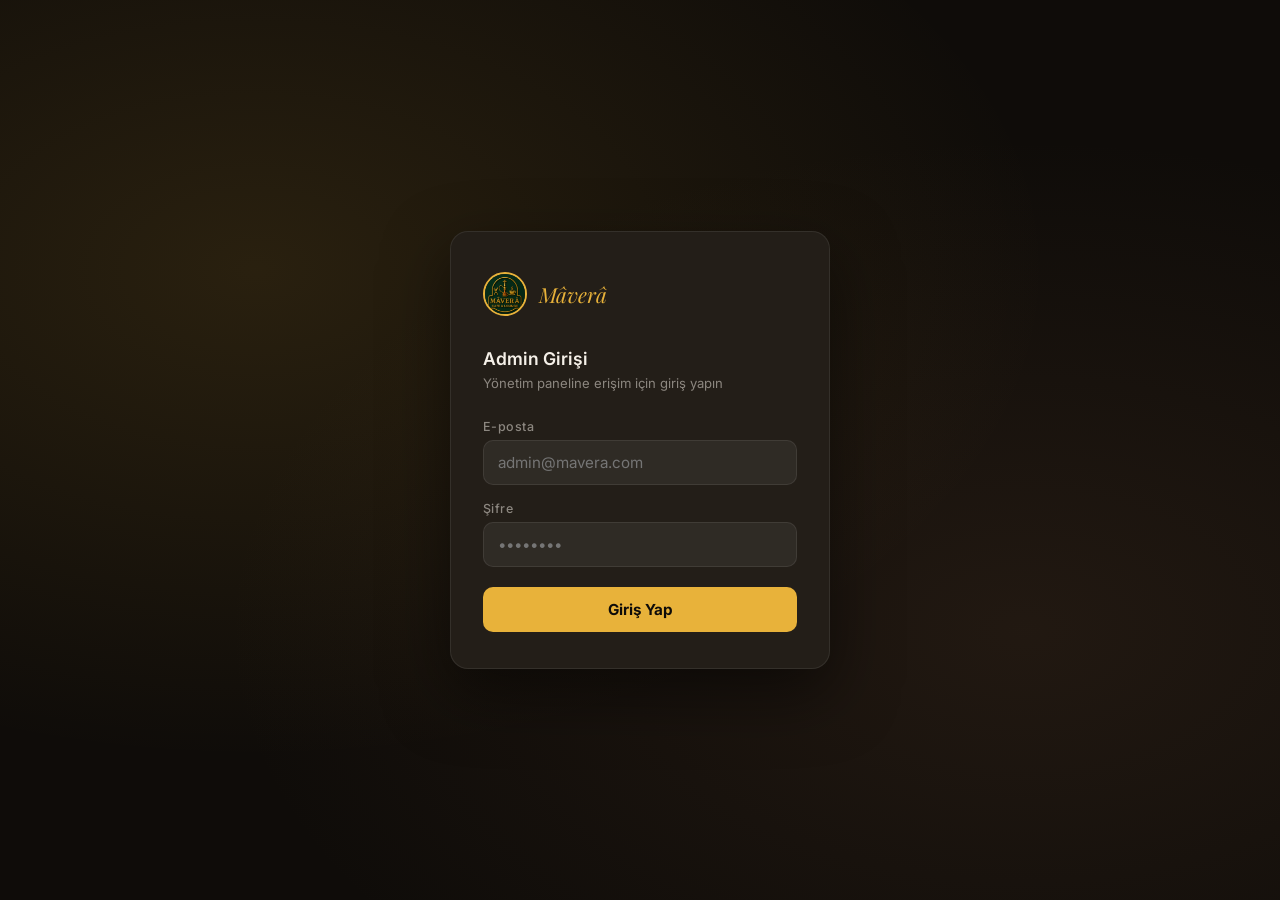
==== admin.html @ 2a20e77f "Mavera Cafe" ====
<!DOCTYPE html>
<html lang="tr">

<head>
    <meta charset="UTF-8" />
    <meta name="viewport" content="width=device-width, initial-scale=1.0" />
    <title>Admin Panel · Mâverâ Cafe</title>
    <link rel="icon" type="image/png" href="images/logo.png" />
    <link rel="preconnect" href="https://fonts.googleapis.com" />
    <link rel="preconnect" href="https://fonts.gstatic.com" crossorigin />
    <link
        href="https://fonts.googleapis.com/css2?family=Inter:wght@300;400;500;600;700&family=Playfair+Display:ital,wght@0,600;1,400&display=swap"
        rel="stylesheet" />
    <style>
        *,
        *::before,
        *::after {
            box-sizing: border-box;
            margin: 0;
            padding: 0;
        }

        :root {
            --black: #0f0c09;
            --dark: #1a1612;
            --card: #231e18;
            --border: rgba(255, 255, 255, 0.08);
            --gold: #e8b23a;
            --gold2: #c8941a;
            --white: #f5f0e8;
            --muted: rgba(245, 240, 232, 0.5);
            --danger: #e05252;
            --success: #4caf7d;
            --r: 10px;
            --sans: 'Inter', sans-serif;
            --serif: 'Playfair Display', serif;
            --tr: 180ms ease;
        }

        body {
            font-family: var(--sans);
            background: var(--black);
            color: var(--white);
            min-height: 100vh;
        }

        button {
            cursor: pointer;
            font-family: var(--sans);
            border: none;
            background: none;
        }

        input,
        select,
        textarea {
            font-family: var(--sans);
        }

        a {
            color: inherit;
            text-decoration: none;
        }

        /* ========== LOGIN ========== */
        #loginPage {
            min-height: 100vh;
            display: flex;
            align-items: center;
            justify-content: center;
            padding: 20px;
            background:
                radial-gradient(ellipse at 20% 30%, rgba(232, 178, 58, 0.12) 0%, transparent 55%),
                radial-gradient(ellipse at 80% 70%, rgba(107, 74, 50, 0.2) 0%, transparent 55%),
                var(--black);
        }

        .login-card {
            width: 100%;
            max-width: 380px;
            background: var(--card);
            border: 1px solid var(--border);
            border-radius: 18px;
            padding: 40px 32px 36px;
            box-shadow: 0 24px 64px rgba(0, 0, 0, 0.5);
        }

        .login-logo {
            display: flex;
            align-items: center;
            gap: 12px;
            margin-bottom: 32px;
        }

        .login-logo img {
            width: 44px;
            height: 44px;
            border-radius: 50%;
            border: 2px solid var(--gold);
        }

        .login-logo-name {
            font-family: var(--serif);
            font-size: 1.3rem;
            font-style: italic;
            color: var(--gold);
        }

        .login-title {
            font-size: 1.1rem;
            font-weight: 600;
            margin-bottom: 6px;
        }

        .login-sub {
            font-size: 0.82rem;
            color: var(--muted);
            margin-bottom: 28px;
        }

        .field {
            margin-bottom: 16px;
        }

        .field label {
            display: block;
            font-size: 0.78rem;
            font-weight: 500;
            color: var(--muted);
            margin-bottom: 6px;
            letter-spacing: 0.04em;
        }

        .field input {
            width: 100%;
            background: rgba(255, 255, 255, 0.06);
            border: 1px solid var(--border);
            border-radius: var(--r);
            padding: 12px 14px;
            color: var(--white);
            font-size: 0.95rem;
            outline: none;
            transition: border-color var(--tr);
        }

        .field input:focus {
            border-color: var(--gold);
        }

        .btn-primary {
            width: 100%;
            padding: 13px;
            background: var(--gold);
            color: var(--black);
            border-radius: var(--r);
            font-weight: 700;
            font-size: 0.95rem;
            transition: background var(--tr), opacity var(--tr);
            margin-top: 4px;
        }

        .btn-primary:hover {
            background: var(--gold2);
        }

        .btn-primary:disabled {
            opacity: 0.5;
            cursor: not-allowed;
        }

        .login-error {
            margin-top: 14px;
            padding: 10px 14px;
            background: rgba(224, 82, 82, 0.15);
            border: 1px solid rgba(224, 82, 82, 0.3);
            border-radius: 8px;
            font-size: 0.83rem;
            color: #ff8a8a;
            text-align: center;
            display: none;
        }

        /* ========== DASHBOARD ========== */
        #dashboard {
            display: flex;
            min-height: 100vh;
        }

        /* App Shell */
        .top-bar {
            position: fixed;
            top: 0;
            left: 0;
            right: 0;
            height: 60px;
            background: rgba(26, 22, 18, 0.9);
            backdrop-filter: blur(10px);
            border-bottom: 1px solid var(--border);
            display: flex;
            align-items: center;
            padding: 0 20px;
            z-index: 20;
        }

        .top-bar-logo {
            display: flex;
            align-items: center;
            gap: 10px;
        }

        .top-bar-logo img {
            width: 32px;
            height: 32px;
            border-radius: 50%;
            border: 2px solid var(--gold);
        }

        .top-bar-title {
            font-family: var(--serif);
            font-size: 1.1rem;
            font-style: italic;
            color: var(--gold);
        }

        .bottom-nav {
            position: fixed;
            bottom: 0;
            left: 0;
            right: 0;
            height: 64px;
            background: var(--dark);
            border-top: 1px solid var(--border);
            display: flex;
            align-items: center;
            justify-content: space-around;
            padding-bottom: env(safe-area-inset-bottom);
            z-index: 20;
        }

        .nav-item {
            display: flex;
            flex-direction: column;
            align-items: center;
            justify-content: center;
            gap: 4px;
            color: var(--muted);
            font-size: 0.7rem;
            font-weight: 500;
            width: 100%;
            height: 100%;
            transition: color var(--tr);
        }

        .nav-item svg {
            width: 22px;
            height: 22px;
            stroke: currentColor;
        }

        .nav-item.active {
            color: var(--gold);
        }

        .btn-logout-nav {
            color: var(--danger);
            opacity: 0.8;
        }

        /* Main area */
        .main {
            padding: 80px 20px 180px;
            max-width: 600px;
            margin: 0 auto;
        }

        .page-title-wrap {
            display: flex;
            align-items: center;
            justify-content: space-between;
            margin-bottom: 24px;
        }

        .page-title {
            font-family: var(--serif);
            font-size: 1.6rem;
            font-style: italic;
            color: var(--gold);
            margin-bottom: 4px;
        }

        .page-sub {
            font-size: 0.82rem;
            color: var(--muted);
        }

        .fab-btn {
            position: fixed;
            bottom: 84px;
            right: 20px;
            width: 56px;
            height: 56px;
            background: var(--gold);
            color: var(--black);
            border-radius: 50%;
            display: flex;
            align-items: center;
            justify-content: center;
            box-shadow: 0 8px 24px rgba(232, 178, 58, 0.4);
            z-index: 10;
            transition: transform var(--tr);
        }

        .fab-btn:active {
            transform: scale(0.95);
        }

        .fab-btn svg {
            width: 24px;
            height: 24px;
            stroke: currentColor;
        }

        /* Section panel */
        .panel {
            background: var(--card);
            border: 1px solid var(--border);
            border-radius: 14px;
            padding: 24px;
            margin-bottom: 20px;
        }

        .panel-title {
            font-size: 0.75rem;
            font-weight: 700;
            letter-spacing: 0.1em;
            text-transform: uppercase;
            color: var(--gold);
            margin-bottom: 16px;
        }

        /* ========== CAMPAIGN ========== */
        .campaign-status-bar {
            display: flex;
            align-items: center;
            gap: 8px;
            margin-bottom: 14px;
        }

        .status-dot {
            width: 9px;
            height: 9px;
            border-radius: 50%;
            flex-shrink: 0;
        }

        .status-dot.active {
            background: var(--success);
            box-shadow: 0 0 6px rgba(76, 175, 125, 0.6);
        }

        .status-dot.inactive {
            background: var(--muted);
        }

        .status-label {
            font-size: 0.82rem;
            color: var(--muted);
        }

        .campaign-upload-zone {
            display: block;
            position: relative;
            width: 100%;
            aspect-ratio: 4/3;
            border-radius: 16px;
            overflow: hidden;
            cursor: pointer;
            border: 2px dashed rgba(232, 178, 58, 0.25);
            background: rgba(255, 255, 255, 0.025);
            transition: border-color var(--tr), background var(--tr);
            margin-bottom: 14px;
        }

        .campaign-upload-zone:hover {
            border-color: rgba(232, 178, 58, 0.5);
            background: rgba(232, 178, 58, 0.03);
        }

        .campaign-zone-empty {
            position: absolute;
            inset: 0;
            display: flex;
            flex-direction: column;
            align-items: center;
            justify-content: center;
            gap: 8px;
        }

        .zone-icon {
            width: 64px;
            height: 64px;
            border-radius: 16px;
            background: rgba(232, 178, 58, 0.08);
            border: 1px solid rgba(232, 178, 58, 0.15);
            display: flex;
            align-items: center;
            justify-content: center;
            margin-bottom: 4px;
        }

        .zone-icon svg {
            width: 28px;
            height: 28px;
            stroke: var(--gold);
        }

        .zone-title {
            font-weight: 700;
            font-size: 1rem;
            color: var(--white);
        }

        .zone-hint {
            font-size: 0.78rem;
            color: var(--muted);
        }

        .campaign-upload-zone img {
            position: absolute;
            inset: 0;
            width: 100%;
            height: 100%;
            object-fit: cover;
        }

        .campaign-zone-overlay {
            position: absolute;
            inset: 0;
            background: rgba(0, 0, 0, 0.5);
            backdrop-filter: blur(2px);
            display: flex;
            flex-direction: column;
            align-items: center;
            justify-content: center;
            gap: 8px;
            opacity: 0;
            transition: opacity var(--tr);
        }

        .campaign-upload-zone:hover .campaign-zone-overlay {
            opacity: 1 !important;
        }

        .campaign-zone-overlay svg {
            width: 28px;
            height: 28px;
            stroke: #fff;
        }

        .campaign-zone-overlay span {
            color: #fff;
            font-weight: 600;
            font-size: 0.9rem;
        }

        .btn-delete {
            padding: 10px 18px;
            background: rgba(224, 82, 82, 0.15);
            color: var(--danger);
            border: 1px solid rgba(224, 82, 82, 0.25);
            border-radius: 8px;
            font-weight: 600;
            font-size: 0.85rem;
            transition: background var(--tr);
        }

        .btn-delete:hover {
            background: rgba(224, 82, 82, 0.25);
        }

        .campaign-btns {
            margin-bottom: 16px;
        }

        .campaign-btn-remove {
            width: 100%;
            padding: 13px;
            border-radius: 12px;
            background: rgba(224, 82, 82, 0.1);
            border: 1px solid rgba(224, 82, 82, 0.2);
            color: var(--danger);
            font-weight: 600;
            font-size: 0.88rem;
            display: flex;
            align-items: center;
            justify-content: center;
            gap: 8px;
            transition: background var(--tr);
        }

        .campaign-btn-remove svg {
            width: 17px;
            height: 17px;
            stroke: currentColor;
        }

        .campaign-btn-remove:hover:not(:disabled) {
            background: rgba(224, 82, 82, 0.2);
        }

        .campaign-btn-remove:disabled {
            opacity: 0.35;
            cursor: not-allowed;
        }

        .campaign-info-note {
            display: flex;
            align-items: flex-start;
            gap: 8px;
            background: rgba(232, 178, 58, 0.06);
            border: 1px solid rgba(232, 178, 58, 0.12);
            border-radius: 10px;
            padding: 12px 14px;
            font-size: 0.78rem;
            color: var(--muted);
            line-height: 1.5;
        }

        .campaign-info-note svg {
            width: 16px;
            height: 16px;
            stroke: var(--gold);
            flex-shrink: 0;
            margin-top: 1px;
        }

        .campaign-info-note strong {
            color: var(--white);
        }


        /* ========== PRODUCTS ========== */
        .products-toolbar {
            display: flex;
            gap: 10px;
            margin-bottom: 20px;
        }

        .search-wrapper {
            position: relative;
            flex: 1;
            min-width: 120px;
        }

        .search-wrapper svg {
            position: absolute;
            left: 12px;
            top: 50%;
            transform: translateY(-50%);
            width: 16px;
            height: 16px;
            stroke: var(--muted);
            pointer-events: none;
        }

        .search-input {
            width: 100%;
            box-sizing: border-box;
            background: rgba(255, 255, 255, 0.05);
            border: 1px solid var(--border);
            border-radius: 8px;
            padding: 8px 12px 8px 36px;
            color: var(--white);
            font-size: 0.82rem;
            outline: none;
            transition: border-color var(--tr), background var(--tr);
        }

        .search-input:focus {
            border-color: var(--gold);
            background: rgba(232, 178, 58, 0.04);
        }

        .search-input::placeholder {
            color: var(--muted);
        }

        .cat-filter {
            background: rgba(255, 255, 255, 0.05);
            border: 1px solid var(--border);
            border-radius: 8px;
            padding: 8px 10px;
            color: var(--muted);
            font-size: 0.78rem;
            font-weight: 500;
            outline: none;
            cursor: pointer;
            appearance: none;
            -webkit-appearance: none;
            background-image: url("data:image/svg+xml,%3Csvg xmlns='http://www.w3.org/2000/svg' width='12' height='12' viewBox='0 0 24 24' fill='none' stroke='%23aaa' stroke-width='2.5' stroke-linecap='round' stroke-linejoin='round'%3E%3Cpolyline points='6 9 12 15 18 9'/%3E%3C/svg%3E");
            background-repeat: no-repeat;
            background-position: right 8px center;
            padding-right: 26px;
            transition: border-color var(--tr);
            max-width: 160px;
        }

        .cat-filter:focus {
            border-color: var(--gold);
        }

        .cat-filter option {
            background: #1a1612;
            color: #f5f0e8;
        }

        .btn-add-product {
            padding: 9px 18px;
            background: var(--gold);
            color: var(--black);
            border-radius: 8px;
            font-weight: 700;
            font-size: 0.85rem;
            white-space: nowrap;
            transition: background var(--tr);
        }

        .btn-add-product:hover {
            background: #f0c54c;
        }

        .btn-manage-categories {
            padding: 9px 14px;
            background: rgba(255, 255, 255, 0.05);
            color: var(--white);
            border: 1px solid var(--border);
            border-radius: 8px;
            font-weight: 600;
            font-size: 0.85rem;
            transition: all var(--tr);
        }

        .btn-manage-categories:hover {
            background: rgba(255, 255, 255, 0.1);
            border-color: rgba(255, 255, 255, 0.2);
        }

        /* Product List */
        .product-list {
            display: flex;
            flex-direction: column;
            gap: 20px;
        }

        /* Category Group */
        .category-group {
            display: flex;
            flex-direction: column;
            gap: 10px;
        }

        .category-group-header {
            display: flex;
            align-items: center;
            justify-content: space-between;
            padding: 8px 4px 6px;
            border-bottom: 1px solid var(--border);
        }

        .category-group-name {
            font-size: 0.78rem;
            font-weight: 700;
            letter-spacing: 0.1em;
            text-transform: uppercase;
            color: var(--gold);
        }

        .category-group-count {
            font-size: 0.72rem;
            color: var(--muted);
            background: rgba(232, 178, 58, 0.10);
            padding: 2px 8px;
            border-radius: 999px;
        }

        .product-card {
            display: flex;
            gap: 12px;
            align-items: stretch;
            background: var(--card);
            border: 1px solid var(--border);
            border-radius: 14px;
            padding: 12px;
            margin-bottom: 12px;
            overflow: hidden;
            position: relative;
            transition: transform var(--tr), box-shadow var(--tr);
        }

        .product-card:active {
            transform: scale(0.98);
        }

        .product-card-img {
            width: 56px;
            height: 56px;
            flex-shrink: 0;
            border-radius: 8px;
            overflow: hidden;
            background: rgba(255, 255, 255, 0.05);
            display: flex;
            align-items: center;
            justify-content: center;
            border: 1px dashed var(--border);
        }

        .product-card-img img {
            width: 100%;
            height: 100%;
            object-fit: cover;
        }

        .product-card-img svg {
            width: 20px;
            height: 20px;
            stroke: var(--muted);
        }

        .product-card-info {
            flex: 1;
            min-width: 0;
        }

        .product-card-title {
            font-weight: 600;
            font-size: 0.95rem;
            white-space: nowrap;
            overflow: hidden;
            text-overflow: ellipsis;
            margin-bottom: 2px;
        }

        .product-card-desc {
            font-size: 0.73rem;
            color: var(--muted);
            white-space: nowrap;
            overflow: hidden;
            text-overflow: ellipsis;
            margin-bottom: 4px;
        }

        .product-card-price {
            font-weight: 700;
            color: var(--gold);
            font-size: 0.9rem;
        }

        .product-card-actions {
            display: flex;
            flex-direction: column;
            gap: 6px;
        }

        /* Scrollable product list wrap */
        #tableWrap {
            max-height: 60vh;
            overflow-y: auto;
            overflow-x: hidden;
            padding-right: 2px;
            /* Custom scrollbar */
            scrollbar-width: thin;
            scrollbar-color: rgba(232, 178, 58, 0.3) transparent;
        }

        #tableWrap::-webkit-scrollbar {
            width: 4px;
        }

        #tableWrap::-webkit-scrollbar-track {
            background: transparent;
        }

        #tableWrap::-webkit-scrollbar-thumb {
            background: rgba(232, 178, 58, 0.3);
            border-radius: 4px;
        }

        .btn-icon {
            width: 34px;
            height: 34px;
            border-radius: 8px;
            background: rgba(255, 255, 255, 0.05);
            display: flex;
            align-items: center;
            justify-content: center;
            transition: background var(--tr);
        }

        .btn-icon svg {
            width: 16px;
            height: 16px;
            stroke: currentColor;
        }

        .btn-edit {
            color: var(--white);
        }

        .btn-del {
            color: var(--danger);
        }

        .table-loading {
            text-align: center;
            padding: 40px 20px;
            color: var(--muted);
            font-size: 0.88rem;
        }

        /* ========== BOTTOM SHEET MODAL ========== */
        .modal-backdrop {
            position: fixed;
            inset: 0;
            background: rgba(0, 0, 0, 0.8);
            backdrop-filter: blur(4px);
            z-index: 100;
            display: flex;
            align-items: flex-end;
            justify-content: center;
            opacity: 0;
            pointer-events: none;
            transition: opacity 250ms ease;
        }

        .modal-backdrop.open {
            opacity: 1;
            pointer-events: auto;
        }

        .modal {
            background: var(--card);
            border-top: 1px solid var(--border);
            border-radius: 20px 20px 0 0;
            width: 100%;
            max-width: 600px;
            max-height: 85vh;
            overflow-y: auto;
            padding: 24px 20px 40px;
            transform: translateY(100%);
            transition: transform 300ms cubic-bezier(0.2, 0.8, 0.2, 1);
            position: relative;
        }

        .modal::before {
            content: '';
            position: absolute;
            top: 10px;
            left: 50%;
            transform: translateX(-50%);
            width: 40px;
            height: 5px;
            background: rgba(255, 255, 255, 0.15);
            border-radius: 10px;
        }

        .modal-backdrop.open .modal {
            transform: translateY(0);
        }

        .modal-header {
            display: flex;
            align-items: center;
            justify-content: space-between;
            margin-bottom: 24px;
            margin-top: 10px;
        }

        .modal-title {
            font-size: 1rem;
            font-weight: 700;
        }

        .modal-close {
            width: 32px;
            height: 32px;
            border-radius: 50%;
            background: rgba(255, 255, 255, 0.06);
            display: flex;
            align-items: center;
            justify-content: center;
            color: var(--muted);
            transition: background var(--tr), color var(--tr);
        }

        .modal-close:hover {
            background: rgba(255, 255, 255, 0.12);
            color: var(--white);
        }

        .modal-close svg {
            width: 16px;
            height: 16px;
            stroke: currentColor;
        }

        .modal .field input,
        .modal .field select,
        .modal .field textarea {
            width: 100%;
            background: rgba(255, 255, 255, 0.06);
            border: 1px solid var(--border);
            border-radius: var(--r);
            padding: 11px 14px;
            color: var(--white);
            font-size: 0.9rem;
            outline: none;
            transition: border-color var(--tr);
        }

        .modal .field select option {
            background: var(--dark);
        }

        .modal .field input:focus,
        .modal .field select:focus,
        .modal .field textarea:focus {
            border-color: var(--gold);
        }

        .modal .field textarea {
            resize: vertical;
            min-height: 70px;
        }

        /* Image upload area in modal */
        .img-upload-area {
            display: block;
            position: relative;
            width: 100%;
            height: 140px;
            border-radius: 12px;
            overflow: hidden;
            cursor: pointer;
            border: 2px dashed rgba(232, 178, 58, 0.25);
            background: rgba(255, 255, 255, 0.025);
            transition: border-color var(--tr), background var(--tr);
            margin-top: 8px;
        }

        .img-upload-area:hover {
            border-color: rgba(232, 178, 58, 0.5);
            background: rgba(232, 178, 58, 0.03);
        }

        .img-upload-empty {
            position: absolute;
            inset: 0;
            display: flex;
            flex-direction: column;
            align-items: center;
            justify-content: center;
            gap: 8px;
        }

        .img-upload-empty svg {
            width: 32px;
            height: 32px;
            stroke: var(--gold);
            opacity: 0.8;
        }

        .img-upload-empty p {
            font-size: 0.82rem;
            color: var(--muted);
            margin: 0;
        }

        .img-upload-area img {
            position: absolute;
            inset: 0;
            width: 100%;
            height: 100%;
            object-fit: cover;
        }

        .img-upload-overlay {
            position: absolute;
            inset: 0;
            background: rgba(0, 0, 0, 0.5);
            backdrop-filter: blur(2px);
            display: flex;
            flex-direction: column;
            align-items: center;
            justify-content: center;
            opacity: 0;
            transition: opacity var(--tr);
        }

        .img-upload-area:hover .img-upload-overlay,
        .img-upload-overlay:active {
            opacity: 1 !important;
        }

        .btn-remove-img {
            background: rgba(224, 82, 82, 0.2);
            border: 1px solid rgba(224, 82, 82, 0.3);
            color: var(--white);
            padding: 8px 14px;
            border-radius: 8px;
            font-size: 0.85rem;
            font-weight: 600;
            display: flex;
            align-items: center;
            gap: 6px;
            cursor: pointer;
            pointer-events: auto;
        }

        .btn-remove-img svg {
            width: 16px;
            height: 16px;
            stroke: currentColor;
        }

        .modal-footer {
            display: flex;
            justify-content: flex-end;
            gap: 10px;
            margin-top: 22px;
        }

        .btn-cancel {
            padding: 10px 18px;
            background: rgba(255, 255, 255, 0.06);
            border: 1px solid var(--border);
            border-radius: 8px;
            font-size: 0.88rem;
            font-weight: 500;
            color: var(--white);
            transition: background var(--tr);
        }

        .btn-cancel:hover {
            background: rgba(255, 255, 255, 0.1);
        }

        .btn-save {
            padding: 10px 22px;
            background: var(--gold);
            color: var(--black);
            border-radius: 8px;
            font-weight: 700;
            font-size: 0.88rem;
            transition: background var(--tr), opacity var(--tr);
        }

        .btn-save:hover {
            background: var(--gold2);
        }

        .btn-save:disabled {
            opacity: 0.5;
            cursor: not-allowed;
        }

        /* Toast */
        .toast {
            position: fixed;
            bottom: 24px;
            right: 24px;
            padding: 12px 20px;
            border-radius: 10px;
            font-size: 0.88rem;
            font-weight: 500;
            z-index: 999;
            transform: translateY(80px);
            opacity: 0;
            transition: transform 250ms ease, opacity 250ms ease;
            pointer-events: none;
        }

        .toast.show {
            transform: translateY(0);
            opacity: 1;
        }

        .toast.success {
            background: var(--success);
            color: #fff;
        }

        .toast.error {
            background: var(--danger);
            color: #fff;
        }

        /* Confirm dialog */
        .confirm-box {
            position: fixed;
            inset: 0;
            background: rgba(0, 0, 0, 0.7);
            z-index: 200;
            display: flex;
            align-items: center;
            justify-content: center;
            padding: 20px;
            display: none;
        }

        .confirm-card {
            background: var(--card);
            border: 1px solid var(--border);
            border-radius: 18px;
            padding: 28px;
            max-width: 340px;
            width: 100%;
            text-align: center;
            box-shadow: 0 10px 40px rgba(0, 0, 0, 0.5);
        }

        .confirm-icon {
            width: 48px;
            height: 48px;
            background: rgba(224, 82, 82, 0.1);
            border-radius: 50%;
            display: flex;
            align-items: center;
            justify-content: center;
            margin: 0 auto 16px;
        }

        .confirm-icon svg {
            width: 24px;
            height: 24px;
            stroke: var(--danger);
        }

        .confirm-card h3 {
            font-size: 1.05rem;
            margin-bottom: 8px;
            color: var(--white);
        }

        .confirm-card p {
            font-size: 0.85rem;
            color: var(--muted);
            margin-bottom: 22px;
        }

        .confirm-btns {
            display: flex;
            gap: 10px;
            justify-content: center;
        }

        /* Spinner */
        .spinner {
            width: 18px;
            height: 18px;
            border: 2px solid rgba(255, 255, 255, 0.3);
            border-top: 2px solid white;
            border-radius: 50%;
            animation: spin 0.8s linear infinite;
        }

        @keyframes spin {
            100% {
                transform: rotate(360deg);
            }
        }

        /* Category Manage Styles */
        .category-manage-list {
            display: flex;
            flex-direction: column;
            gap: 10px;
            max-height: 60vh;
            overflow-y: auto;
            padding-top: 10px;
        }

        .cat-manage-item {
            display: flex;
            flex-direction: row;
            align-items: center;
            justify-content: space-between;
            padding: 12px 16px;
            background: rgba(255, 255, 255, 0.03);
            border: 1px solid var(--border);
            border-radius: 12px;
        }

        .cat-name-bar {
            flex: 1;
            display: flex;
            align-items: center;
        }

        .cat-name-bar input {
            width: 100%;
            background: transparent;
            border: none;
            color: var(--white);
            font-size: 0.95rem;
            font-weight: 500;
            outline: none;
            padding: 4px 0;
            transition: border-bottom 0.2s;
        }

        .cat-name-bar input.editing {
            border-bottom: 2px solid var(--gold);
        }

        .cat-action-group {
            display: flex;
            gap: 8px;
            margin-left: 12px;
        }

        .cat-icon-btn {
            background: rgba(255, 255, 255, 0.05);
            border: none;
            width: 38px;
            height: 38px;
            border-radius: 10px;
            display: flex;
            align-items: center;
            justify-content: center;
            cursor: pointer;
            transition: all 0.2s;
        }

        .cat-icon-btn:hover {
            background: rgba(255, 255, 255, 0.1);
        }

        .cat-icon-btn svg {
            width: 18px;
            height: 18px;
            stroke: var(--muted);
        }

        .cat-icon-btn.save-btn {
            background: rgba(34, 197, 94, 0.15);
        }

        .cat-icon-btn.save-btn svg {
            stroke: #4ade80;
        }

        .cat-icon-btn.del-btn {
            background: rgba(239, 68, 68, 0.08);
        }

        .cat-icon-btn.del-btn svg {
            stroke: rgba(239, 68, 68, 0.8);
        }

        .cat-icon-btn.del-btn:hover {
            background: rgba(239, 68, 68, 0.2);
        }

        .cat-icon-btn.del-btn:hover svg {
            stroke: #ef4444;
        }

        /* Media Queries (Mobile) */
    </style>
</head>

<body>

    <!-- ========== LOGIN ========== -->
    <div id="loginPage">
        <div class="login-card">
            <div class="login-logo">
                <img src="images/logo.png" alt="Mâverâ" />
                <span class="login-logo-name">Mâverâ</span>
            </div>
            <div class="login-title">Admin Girişi</div>
            <p class="login-sub">Yönetim paneline erişim için giriş yapın</p>
            <form id="loginForm">
                <div class="field">
                    <label>E-posta</label>
                    <input type="email" id="loginEmail" placeholder="admin@mavera.com" required />
                </div>
                <div class="field">
                    <label>Şifre</label>
                    <input type="password" id="loginPassword" placeholder="••••••••" required />
                </div>
                <button class="btn-primary" type="submit" id="loginBtn">Giriş Yap</button>
                <div class="login-error" id="loginError"></div>
            </form>
        </div>
    </div>

    <!-- ========== DASHBOARD APP SHELL ========== -->
    <div id="dashboard" style="display:none;">

        <!-- Top Bar -->
        <header class="top-bar">
            <div class="top-bar-logo">
                <img src="images/logo.png" alt="Mâverâ" />
                <span class="top-bar-title">Mâverâ Panel</span>
            </div>
        </header>

        <!-- Bottom Nav -->
        <nav class="bottom-nav">
            <button class="nav-item active" id="navProducts" onclick="showSection('products')">
                <svg viewBox="0 0 24 24" fill="none" stroke-width="2" stroke-linecap="round" stroke-linejoin="round">
                    <path d="M6 2 3 6v14a2 2 0 0 0 2 2h14a2 2 0 0 0 2-2V6l-3-4z" />
                    <line x1="3" y1="6" x2="21" y2="6" />
                    <path d="M16 10a4 4 0 0 1-8 0" />
                </svg>
                Ürünler
            </button>
            <button class="nav-item" id="navCampaign" onclick="showSection('campaign')">
                <svg viewBox="0 0 24 24" fill="none" stroke-width="2" stroke-linecap="round" stroke-linejoin="round">
                    <rect x="3" y="3" width="18" height="18" rx="2" />
                    <path d="M3 9h18M9 21V9" />
                </svg>
                Kampanya
            </button>
            <button class="nav-item btn-logout-nav" onclick="logout()">
                <svg viewBox="0 0 24 24" fill="none" stroke-width="2" stroke-linecap="round" stroke-linejoin="round">
                    <path d="M9 21H5a2 2 0 0 1-2-2V5a2 2 0 0 1 2-2h4" />
                    <polyline points="16 17 21 12 16 7" />
                    <line x1="21" y1="12" x2="9" y2="12" />
                </svg>
                Çıkış
            </button>
        </nav>

        <!-- Main -->
        <main class="main">

            <!-- === CAMPAIGN SECTION === -->
            <section id="sectionCampaign">
                <div class="page-title">Kampanya</div>
                <p class="page-sub">Müşteriler menüyü açtığında gösterilecek görsel</p>

                <!-- Status Badge -->
                <div class="campaign-status-bar" id="campaignStatusBar">
                    <div class="status-dot inactive" id="statusDot"></div>
                    <span class="status-label" id="statusLabel">Aktif kampanya yok</span>
                </div>

                <!-- Big Image Preview / Upload Zone -->
                <label class="campaign-upload-zone" id="campaignUploadZone" for="campaignFileInput">
                    <!-- Empty state -->
                    <div class="campaign-zone-empty" id="campaignEmpty">
                        <div class="zone-icon">
                            <svg viewBox="0 0 24 24" fill="none" stroke-width="1.5" stroke-linecap="round"
                                stroke-linejoin="round">
                                <rect x="3" y="3" width="18" height="18" rx="3" />
                                <path d="M12 8v8M8 12h8" />
                            </svg>
                        </div>
                        <div class="zone-title">Görsel Yükle</div>
                        <div class="zone-hint">Fotoğrafa dokunarak seç</div>
                    </div>
                    <!-- Image preview (hidden by default) -->
                    <img id="campaignImg" src="" alt="Kampanya" style="display:none;" />
                    <!-- Overlay on hover when image is there -->
                    <div class="campaign-zone-overlay" id="campaignOverlay" style="display:none;">
                        <svg viewBox="0 0 24 24" fill="none" stroke-width="2" stroke-linecap="round"
                            stroke-linejoin="round">
                            <path d="M12 20h9" />
                            <path d="M16.5 3.5a2.121 2.121 0 0 1 3 3L7 19l-4 1 1-4 12.5-12.5z" />
                        </svg>
                        <span>Görseli Değiştir</span>
                    </div>
                    <input type="file" id="campaignFileInput" accept="image/*" style="display:none;"
                        onchange="uploadCampaign(this)" />
                </label>

                <!-- Action Buttons -->
                <div class="campaign-btns">
                    <button class="campaign-btn-remove" id="campaignDeleteBtn" onclick="deleteCampaign()" disabled>
                        <svg viewBox="0 0 24 24" fill="none" stroke-width="2" stroke-linecap="round"
                            stroke-linejoin="round">
                            <polyline points="3 6 5 6 21 6" />
                            <path d="M19 6l-1 14a2 2 0 0 1-2 2H8a2 2 0 0 1-2-2L5 6" />
                        </svg>
                        Kampanyayı Kaldır
                    </button>
                </div>

                <!-- Info Note -->
                <div class="campaign-info-note">
                    <svg viewBox="0 0 24 24" fill="none" stroke-width="1.5" stroke-linecap="round"
                        stroke-linejoin="round">
                        <circle cx="12" cy="12" r="10" />
                        <line x1="12" y1="8" x2="12" y2="12" />
                        <line x1="12" y1="16" x2="12.01" y2="16" />
                    </svg>
                    <span>Yüklenen görsel <strong>anında</strong> menü sayfasında müşterilere gösterilir. Kampanya
                        kaldırılırsa pop-up açılmaz.</span>
                </div>
            </section>


            <!-- === PRODUCTS SECTION === -->
            <section id="sectionProducts" style="display:none;">
                <div class="page-title">Menü Yönetimi</div>
                <p class="page-sub" id="productCount">Yükleniyor…</p>

                <div style="display:flex; justify-content:flex-end; gap:8px; margin-bottom: 12px;">
                    <button class="btn-manage-categories" onclick="openManageCatModal()">⚙️ Kategorileri Yönet</button>
                    <button class="btn-add-product" onclick="openCategoryModal()">+ Yeni Kategori Ekle</button>
                </div>
                <div class="products-toolbar">
                    <div class="search-wrapper">
                        <svg viewBox="0 0 24 24" fill="none" stroke-width="2" stroke-linecap="round"
                            stroke-linejoin="round">
                            <circle cx="11" cy="11" r="8"></circle>
                            <line x1="21" y1="21" x2="16.65" y2="16.65"></line>
                        </svg>
                        <input class="search-input" type="search" id="searchInput" placeholder="Ürün ara…"
                            oninput="filterTable()" />
                    </div>
                    <select class="cat-filter" id="catFilter" onchange="filterTable()">
                        <option value="">Tüm Kategoriler</option>
                    </select>
                </div>

                <div id="tableWrap">
                    <div class="table-loading">Ürünler yükleniyor…</div>
                </div>

                <!-- FAB Button -->
                <button class="fab-btn" onclick="openAddModal()">
                    <svg viewBox="0 0 24 24" fill="none" stroke-width="2.5" stroke-linecap="round"
                        stroke-linejoin="round">
                        <line x1="12" y1="5" x2="12" y2="19" />
                        <line x1="5" y1="12" x2="19" y2="12" />
                    </svg>
                </button>
            </section>

        </main>
    </div>

    <!-- ========== ÜRÜN MODAL ========== -->
    <div class="modal-backdrop" id="productModal">
        <div class="modal">
            <div class="modal-header">
                <span class="modal-title" id="modalTitle">Ürün Ekle</span>
                <button class="modal-close" onclick="closeModal()">
                    <svg viewBox="0 0 24 24" fill="none" stroke-width="2.4" stroke-linecap="round"
                        stroke-linejoin="round">
                        <line x1="18" y1="6" x2="6" y2="18" />
                        <line x1="6" y1="6" x2="18" y2="18" />
                    </svg>
                </button>
            </div>
            <div class="field">
                <label>Ürün Adı *</label>
                <input type="text" id="fName" placeholder="Örn. Mâverâ Burger" />
            </div>
            <div class="field">
                <label>Kategori *</label>
                <select id="fCategory">
                    <option value="">Seçin…</option>
                </select>
            </div>
            <div class="field">
                <label>Fiyat (₺) *</label>
                <input type="number" id="fPrice" placeholder="0" min="0" step="1" />
            </div>
            <div class="field">
                <label>İçindekiler / Açıklama</label>
                <textarea id="fIngredients" placeholder="Opsiyonel…"></textarea>
            </div>
            <div class="field">
                <label>Görsel (opsiyonel)</label>
                <label class="img-upload-area" id="imgUploadLabel" for="fImageFile">
                    <div class="img-upload-empty" id="imgUploadArea">
                        <svg viewBox="0 0 24 24" fill="none" stroke-width="1.5" stroke-linecap="round"
                            stroke-linejoin="round">
                            <rect x="3" y="3" width="18" height="18" rx="3" />
                            <circle cx="8.5" cy="8.5" r="1.5" />
                            <polyline points="21 15 16 10 5 21" />
                        </svg>
                        <p>Tıklayarak görsel seçin</p>
                    </div>
                    <img id="imgPreview" src="" alt="Önizleme" style="display:none;" />
                    <input type="file" id="fImageFile" accept="image/*" onchange="onImageFileChange(this)"
                        style="display:none;" />
                </label>

                <button type="button" class="btn-remove-img" id="imgPreviewOverlay"
                    style="display:none; width:100%; justify-content:center; margin-top:8px;"
                    onclick="clearImageFile()">
                    <svg viewBox="0 0 24 24" fill="none" stroke-width="2" stroke-linecap="round"
                        stroke-linejoin="round">
                        <polyline points="3 6 5 6 21 6" />
                        <path d="M19 6l-1 14a2 2 0 0 1-2 2H8a2 2 0 0 1-2-2L5 6" />
                    </svg>
                    Görseli Kaldır
                </button>
            </div>
            <div class="modal-footer">
                <button class="btn-cancel" onclick="closeModal()">İptal</button>
                <button class="btn-save" id="saveBtn" onclick="saveProduct()">Kaydet</button>
            </div>
        </div>
    </div>

    <!-- ========== CONFIRM ========== -->
    <div class="confirm-box" id="confirmBox">
        <div class="confirm-card">
            <div class="confirm-icon">
                <svg viewBox="0 0 24 24" fill="none" stroke-width="2" stroke-linecap="round" stroke-linejoin="round">
                    <path d="M10.29 3.86L1.82 18a2 2 0 0 0 1.71 3h16.94a2 2 0 0 0 1.71-3L13.71 3.86a2 2 0 0 0-3.42 0z">
                    </path>
                    <line x1="12" y1="9" x2="12" y2="13"></line>
                    <line x1="12" y1="17" x2="12.01" y2="17"></line>
                </svg>
            </div>
            <h3>Emin misin?</h3>
            <p id="confirmMsg">Bu işlem geri alınamaz.</p>
            <div class="confirm-btns">
                <button class="btn-cancel" onclick="closeConfirm()">İptal</button>
                <button class="btn-delete" id="confirmOkBtn">Sil</button>
            </div>
        </div>
    </div>

    <!-- ========== ADD CATEGORY MODAL ========== -->
    <div class="confirm-box" id="categoryModal">
        <div class="confirm-card">
            <h3>Yeni Kategori Ekle</h3>
            <div class="field" style="margin-top:14px; text-align:left;">
                <input type="text" id="catInput" placeholder="Örn: Tatlılar..." style="width:100%;" />
            </div>
            <div class="confirm-btns" style="margin-top:20px;">
                <button class="btn-cancel" onclick="closeCategoryModal()">İptal</button>
                <button class="btn-save" style="padding:10px 24px;" onclick="saveNewCategory()">Ekle</button>
            </div>
        </div>
    </div>

    <!-- ========== MANAGE CATEGORIES MODAL ========== -->
    <div class="modal-backdrop" id="manageCatModal" onclick="if(event.target===this) closeManageCatModal()">
        <div class="modal">
            <div class="modal-header">
                <span class="modal-title">⚙️ Kategorileri Yönet</span>
                <button class="modal-close" onclick="closeManageCatModal()">
                    <svg viewBox="0 0 24 24" fill="none" stroke-width="2.4" stroke-linecap="round"
                        stroke-linejoin="round">
                        <line x1="18" y1="6" x2="6" y2="18" />
                        <line x1="6" y1="6" x2="18" y2="18" />
                    </svg>
                </button>
            </div>
            <p style="font-size:0.8rem; color:var(--muted); margin-bottom:2px;">Kategori adını değiştir veya sil.</p>
            <div class="category-manage-list" id="manageCatList">
                <!-- Javascript will inject list here -->
            </div>
            <div style="margin-top:16px; padding-top:12px; border-top:1px solid rgba(255,255,255,0.05);">
                <p style="font-size:0.72rem; color:var(--muted); line-height:1.5;">
                    * Silinen kategorideki ürünler otomatik <strong style="color:var(--white);">"Diğer"</strong> grubuna
                    taşınır.
                </p>
            </div>
        </div>
    </div>

    <!-- ========== TOAST ========== -->
    <div class="toast" id="toast"></div>

    <!-- Config (API keys — gitignore'da) -->
    <script src="config.js"></script>
    <!-- Supabase JS SDK -->
    <script src="https://cdn.jsdelivr.net/npm/@supabase/supabase-js@2/dist/umd/supabase.js"></script>

    <script>
        /* =============================================
           MÂVERÂ CAFE — Admin Panel
           ============================================= */

        const SUPABASE_URL = window.SUPABASE_URL;
        const SUPABASE_KEY = window.SUPABASE_KEY;

        const db = window.supabase.createClient(SUPABASE_URL, SUPABASE_KEY);

        // ---- STATE ----
        let allProducts = [];
        let customCategories = []; // Geçiçi, henüz ürünü olmayan eklenmiş kategoriler
        let editingId = null;
        let pendingImageFile = null;
        let currentCampaignId = null;

        // =====================
        // AUTH
        // =====================
        document.getElementById('loginForm').addEventListener('submit', async (e) => {
            e.preventDefault();
            const btn = document.getElementById('loginBtn');
            const errEl = document.getElementById('loginError');

            // --- Soft Rate Limit (Client-Side) ---
            const maxAttempts = 5;
            const lockDuration = 3 * 60 * 1000; // 3 dakika
            const loginData = JSON.parse(localStorage.getItem('adminRates') || '{"count": 0, "lockUntil": 0}');
            const now = Date.now();

            if (loginData.lockUntil > now) {
                const minLeft = Math.ceil((loginData.lockUntil - now) / 60000);
                errEl.innerHTML = `Çok fazla deneme yaptınız.<br>Güvenlik kalkanı devrede, lütfen ${minLeft} dakika bekleyin.`;
                errEl.style.display = 'block';
                return;
            }

            btn.disabled = true;
            btn.innerHTML = '<span class="spinner"></span>';
            errEl.style.display = 'none';

            const { error } = await db.auth.signInWithPassword({
                email: document.getElementById('loginEmail').value,
                password: document.getElementById('loginPassword').value
            });

            if (error) {
                // Hatalı Giriş - Sayacı artır
                loginData.count += 1;
                if (loginData.count >= maxAttempts) {
                    loginData.lockUntil = Date.now() + lockDuration;
                    loginData.count = 0; // Kilit açılınca sıfırlanır
                    errEl.innerHTML = `Maksimum hatalı giriş sınırına ulaştınız.<br>Sistem 3 dakika kilitlendi.`;
                } else {
                    errEl.textContent = `E-posta veya şifre hatalı. (Kalan Hakkınız: ${maxAttempts - loginData.count})`;
                }
                localStorage.setItem('adminRates', JSON.stringify(loginData));

                errEl.style.display = 'block';
                btn.disabled = false;
                btn.textContent = 'Giriş Yap';
            } else {
                // Başarılı giriş - Logu temizle
                localStorage.removeItem('adminRates');
                showDashboard();
            }
        });

        async function logout() {
            await db.auth.signOut();
            document.getElementById('dashboard').style.display = 'none';
            document.getElementById('loginPage').style.display = 'flex';
        }

        async function checkSession() {
            const { data: { session } } = await db.auth.getSession();
            if (session) showDashboard();
        }

        function showDashboard() {
            document.getElementById('loginPage').style.display = 'none';
            document.getElementById('dashboard').style.display = 'block';
            loadCampaign();
            loadProducts();
            showSection('products'); // Default to products for mobile
        }

        // =====================
        // NAV
        // =====================
        function showSection(name) {
            document.getElementById('sectionCampaign').style.display = name === 'campaign' ? 'block' : 'none';
            document.getElementById('sectionProducts').style.display = name === 'products' ? 'block' : 'none';
            document.getElementById('navCampaign').classList.toggle('active', name === 'campaign');
            document.getElementById('navProducts').classList.toggle('active', name === 'products');
        }

        // =====================
        // CAMPAIGN
        // =====================
        async function loadCampaign() {
            const { data } = await db.from('campaigns').select('*').order('created_at', { ascending: false }).limit(1);
            if (data && data.length > 0) {
                setCampaignUI(data[0]);
            } else {
                clearCampaignUI();
            }
        }

        function setCampaignUI(row) {
            currentCampaignId = row.id;
            const img = document.getElementById('campaignImg');
            const empty = document.getElementById('campaignEmpty');
            const overlay = document.getElementById('campaignOverlay');
            const statusDot = document.getElementById('statusDot');
            const statusLabel = document.getElementById('statusLabel');

            img.src = row.image_url;
            img.style.display = 'block';
            empty.style.display = 'none';
            overlay.style.display = 'flex';

            document.getElementById('campaignDeleteBtn').disabled = false;
            document.getElementById('campaignUploadZone').style.borderColor = 'rgba(76, 175, 125, 0.4)';

            statusDot.className = 'status-dot active';
            statusLabel.textContent = 'Kampanya aktif ve yayında';
            statusLabel.style.color = 'var(--success)';
        }

        function clearCampaignUI() {
            currentCampaignId = null;
            const statusDot = document.getElementById('statusDot');
            const statusLabel = document.getElementById('statusLabel');

            document.getElementById('campaignImg').style.display = 'none';
            document.getElementById('campaignEmpty').style.display = 'flex';
            document.getElementById('campaignOverlay').style.display = 'none';
            document.getElementById('campaignDeleteBtn').disabled = true;
            document.getElementById('campaignUploadZone').style.borderColor = 'rgba(232, 178, 58, 0.25)';

            statusDot.className = 'status-dot inactive';
            statusLabel.textContent = 'Aktif kampanya yok';
            statusLabel.style.color = 'var(--muted)';
        }

        async function uploadCampaign(input) {
            const file = input.files[0];
            if (!file) return;
            showToast('Görsel yükleniyor…', 'success');

            const ext = file.name.split('.').pop();
            const path = `campaigns/kampanya_${Date.now()}.${ext}`;

            const { error: upErr } = await db.storage.from('images').upload(path, file, { upsert: true });
            if (upErr) { showToast('Yükleme hatası: ' + upErr.message, 'error'); return; }

            const { data: { publicUrl } } = db.storage.from('images').getPublicUrl(path);

            // Önceki kampanyayı sil
            if (currentCampaignId) {
                await db.from('campaigns').delete().eq('id', currentCampaignId);
            }

            const { data, error } = await db.from('campaigns').insert({ image_url: publicUrl }).select().single();
            if (error) { showToast('Kayıt hatası: ' + error.message, 'error'); return; }

            setCampaignUI(data);
            showToast('Kampanya güncellendi!', 'success');
            input.value = '';
        }

        async function deleteCampaign() {
            confirmAction('Kampanya silinsin mi? Menüde pop-up çıkmaz.', async () => {
                await db.from('campaigns').delete().eq('id', currentCampaignId);
                clearCampaignUI();
                showToast('Kampanya kaldırıldı.', 'success');
            });
        }

        // =====================
        // PRODUCTS
        // =====================
        async function loadProducts() {
            const { data, error } = await db.from('products').select('*').order('category').order('name');
            if (error) { showToast('Ürünler yüklenemedi.', 'error'); return; }
            allProducts = data;
            populateCategoryFilter();
            renderTable(allProducts);
            document.getElementById('productCount').textContent = allProducts.length + ' ürün';
        }

        function populateCategoryFilter() {
            const prodCats = allProducts.map(p => p.category);
            const cats = [...new Set([...prodCats, ...customCategories])].sort();
            const sel = document.getElementById('catFilter');
            const fSel = document.getElementById('fCategory');

            sel.innerHTML = '<option value="">Tüm Kategoriler</option>';
            fSel.innerHTML = '<option value="">Seçin…</option>';

            cats.forEach(c => {
                sel.innerHTML += `<option value="${c}">${c}</option>`;
                fSel.innerHTML += `<option value="${c}">${c}</option>`;
            });
        }

        function openCategoryModal() {
            document.getElementById('catInput').value = '';
            document.getElementById('categoryModal').style.display = 'flex';
            setTimeout(() => document.getElementById('catInput').focus(), 100);
        }

        function closeCategoryModal() {
            document.getElementById('categoryModal').style.display = 'none';
        }

        function saveNewCategory() {
            const val = document.getElementById('catInput').value.trim();
            if (!val) return;
            if (!customCategories.includes(val)) {
                customCategories.push(val);
            }
            populateCategoryFilter();
            closeCategoryModal();
            showToast('Kategori eklendi.', 'success');
        }

        // =====================
        // MANAGE CATEGORIES
        // =====================
        function openManageCatModal() {
            renderManageCatList();
            document.getElementById('manageCatModal').classList.add('open');
        }

        function closeManageCatModal() {
            document.getElementById('manageCatModal').classList.remove('open');
        }

        function renderManageCatList() {
            const wrap = document.getElementById('manageCatList');
            const prodCats = allProducts.map(p => p.category);
            const cats = [...new Set([...prodCats, ...customCategories])].sort().filter(c => c !== 'Diğer');

            if (cats.length === 0) {
                wrap.innerHTML = '<p style="color:var(--muted); font-size:0.85rem; text-align:center; margin: 12px 0;">Yönetilecek kategori bulunamadı.</p>';
                return;
            }

            wrap.innerHTML = cats.map(c => {
                const b64 = btoa(encodeURIComponent(c));
                const safeName = c.replace(/'/g, "\\'");
                return `
                <div class="cat-manage-item">
                    <div class="cat-name-bar">
                        <input type="text" value="${c}" id="catName_${b64}" readonly spellcheck="false" />
                    </div>
                    <div class="cat-action-group">
                        <button class="cat-icon-btn edit-btn" onclick="startCategoryEdit('${b64}')" id="editBtn_${b64}" title="Düzenle">
                            <svg viewBox="0 0 24 24" fill="none" stroke-width="2" stroke-linecap="round" stroke-linejoin="round"><path d="M12 20h9"></path><path d="M16.5 3.5a2.121 2.121 0 0 1 3 3L7 19l-4 1 1-4 12.5-12.5z"></path></svg>
                        </button>
                        <button class="cat-icon-btn save-btn" onclick="renameCategory('${safeName}', '${b64}')" style="display:none;" id="saveBtn_${b64}" title="Onayla">
                            <svg viewBox="0 0 24 24" fill="none" stroke-width="2.5" stroke-linecap="round" stroke-linejoin="round"><polyline points="20 6 9 17 4 12"></polyline></svg>
                        </button>
                        <button class="cat-icon-btn del-btn" onclick="deleteCategory('${safeName}')" id="delBtn_${b64}" title="Sil">
                            <svg viewBox="0 0 24 24" fill="none" stroke-width="2" stroke-linecap="round" stroke-linejoin="round"><polyline points="3 6 5 6 21 6"></polyline><path d="M19 6l-1 14a2 2 0 0 1-2 2H8a2 2 0 0 1-2-2L5 6"></path></svg>
                        </button>
                    </div>
                </div>
                `;
            }).join('');
        }

        function startCategoryEdit(b64) {
            document.getElementById(`editBtn_${b64}`).style.display = 'none';
            document.getElementById(`saveBtn_${b64}`).style.display = 'flex';

            const input = document.getElementById(`catName_${b64}`);
            input.removeAttribute('readonly');
            input.classList.add('editing');
            input.focus();

            const val = input.value;
            input.value = '';
            input.value = val;
        }

        async function renameCategory(oldName, b64) {
            const newName = document.getElementById(`catName_${b64}`).value.trim();
            if (!newName || newName === oldName) return;

            const cIdx = customCategories.indexOf(oldName);
            if (cIdx !== -1) customCategories[cIdx] = newName;

            showToast('Güncelleniyor…', 'success');
            const { error } = await db.from('products').update({ category: newName }).eq('category', oldName);
            if (error) { showToast('Güncelleme hatası', 'error'); return; }

            await loadProducts();
            renderManageCatList();
        }

        async function deleteCategory(oldName) {
            confirmAction(`"${oldName}" silinecek. Ürünler "Diğer" kategorisine aktarılacak. Onaylıyor musunuz?`, async () => {
                showToast('Kaldırılıyor…', 'success');
                const cIdx = customCategories.indexOf(oldName);
                if (cIdx !== -1) customCategories.splice(cIdx, 1);

                const { error } = await db.from('products').update({ category: 'Diğer' }).eq('category', oldName);
                if (error) { showToast('Hata oluştu', 'error'); return; }

                await loadProducts();
                renderManageCatList();
            });
        }


        function filterTable() {
            const q = document.getElementById('searchInput').value.toLowerCase().trim();
            const cat = document.getElementById('catFilter').value;
            const filtered = allProducts.filter(p => {
                const matchQ = !q || p.name.toLowerCase().includes(q) || p.category.toLowerCase().includes(q);
                const matchCat = !cat || p.category === cat;
                return matchQ && matchCat;
            });
            renderTable(filtered);
        }

        function renderTable(products) {
            const wrap = document.getElementById('tableWrap');
            if (!products.length) {
                wrap.innerHTML = '<div class="table-loading">Ürün bulunamadı.</div>';
                return;
            }

            // Kategoriye göre grupla
            const grouped = products.reduce((acc, p) => {
                if (!acc[p.category]) acc[p.category] = [];
                acc[p.category].push(p);
                return acc;
            }, {});

            const categories = Object.keys(grouped).sort();

            wrap.innerHTML = `
    <div class="product-list">
      ${categories.map(cat => `
        <div class="category-group">
          <div class="category-group-header">
            <span class="category-group-name">${cat}</span>
            <span class="category-group-count">${grouped[cat].length} ürün</span>
          </div>
          ${grouped[cat].map(p => `
            <div class="product-card">
              <div class="product-card-img">
                ${p.image_url
                    ? `<img src="${p.image_url}" alt="${p.name}" />`
                    : `<svg viewBox="0 0 24 24" fill="none" stroke-width="1.5" stroke-linecap="round" stroke-linejoin="round"><rect x="3" y="3" width="18" height="18" rx="2"/><circle cx="8.5" cy="8.5" r="1.5"/><polyline points="21 15 16 10 5 21"/></svg>`
                }
              </div>
              <div class="product-card-info">
                <div class="product-card-title">${p.name}</div>
                ${p.ingredients ? `<div class="product-card-desc">${p.ingredients}</div>` : ''}
                <div class="product-card-price">₺${p.price}</div>
              </div>
              <div class="product-card-actions">
                <button class="btn-icon btn-edit" title="Düzenle" onclick="openEditModal(${p.id})">
                  <svg viewBox="0 0 24 24" fill="none" stroke-width="2" stroke-linecap="round" stroke-linejoin="round"><path d="M11 4H4a2 2 0 0 0-2 2v14a2 2 0 0 0 2 2h14a2 2 0 0 0 2-2v-7"/><path d="M18.5 2.5a2.121 2.121 0 0 1 3 3L12 15l-4 1 1-4 9.5-9.5z"/></svg>
                </button>
                <button class="btn-icon btn-del" title="Sil" onclick="deleteProduct(${p.id}, '${p.name.replace(/'/g, "\\'")}')">
                  <svg viewBox="0 0 24 24" fill="none" stroke-width="2" stroke-linecap="round" stroke-linejoin="round"><polyline points="3 6 5 6 21 6"/><path d="M19 6l-1 14a2 2 0 0 1-2 2H8a2 2 0 0 1-2-2L5 6"/><path d="M10 11v6"/><path d="M14 11v6"/><path d="M9 6V4h6v2"/></svg>
                </button>
              </div>
            </div>
          `).join('')}
        </div>
      `).join('')}
    </div>
  `;
        }

        // =====================
        // MODAL
        // =====================
        function openAddModal() {
            editingId = null;
            pendingImageFile = null;
            document.getElementById('modalTitle').textContent = 'Ürün Ekle';
            document.getElementById('fName').value = '';
            document.getElementById('fCategory').value = '';
            document.getElementById('fPrice').value = '';
            document.getElementById('fIngredients').value = '';
            document.getElementById('fImageFile').value = '';
            document.getElementById('imgPreview').style.display = 'none';
            document.getElementById('imgPreviewOverlay').style.display = 'none';
            document.getElementById('imgUploadArea').style.display = 'flex';
            document.getElementById('productModal').classList.add('open');
        }

        function openEditModal(id) {
            const p = allProducts.find(x => x.id === id);
            if (!p) return;
            editingId = id;
            pendingImageFile = null;
            document.getElementById('modalTitle').textContent = 'Ürünü Düzenle';
            document.getElementById('fName').value = p.name;
            document.getElementById('fCategory').value = p.category;
            document.getElementById('fPrice').value = p.price;
            document.getElementById('fIngredients').value = p.ingredients || '';
            document.getElementById('fImageFile').value = '';

            if (p.image_url) {
                document.getElementById('imgPreview').src = p.image_url;
                document.getElementById('imgPreview').style.display = 'block';
                document.getElementById('imgPreviewOverlay').style.display = 'flex';
                document.getElementById('imgUploadArea').style.display = 'none';
            } else {
                document.getElementById('imgPreview').style.display = 'none';
                document.getElementById('imgPreviewOverlay').style.display = 'none';
                document.getElementById('imgUploadArea').style.display = 'flex';
            }

            document.getElementById('productModal').classList.add('open');
        }

        function closeModal() {
            document.getElementById('productModal').classList.remove('open');
            pendingImageFile = null;
        }

        function onImageFileChange(input) {
            const file = input.files[0];
            if (!file) return;
            pendingImageFile = file;
            const reader = new FileReader();
            reader.onload = (e) => {
                document.getElementById('imgPreview').src = e.target.result;
                document.getElementById('imgPreview').style.display = 'block';
                document.getElementById('imgPreviewOverlay').style.display = 'flex';
                document.getElementById('imgUploadArea').style.display = 'none';
            };
            reader.readAsDataURL(file);
        }

        function clearImageFile() {
            pendingImageFile = null;
            document.getElementById('fImageFile').value = '';
            document.getElementById('imgPreview').style.display = 'none';
            document.getElementById('imgPreviewOverlay').style.display = 'none';
            document.getElementById('imgUploadArea').style.display = 'flex';
            // Düzenlemede geçici olarak image_url'i sıfırla
            if (editingId) {
                const p = allProducts.find(x => x.id === editingId);
                if (p) p.image_url = '';
            }
        }

        async function saveProduct() {
            const name = document.getElementById('fName').value.trim();
            let category = document.getElementById('fCategory').value;
            const price = parseFloat(document.getElementById('fPrice').value);
            const ingredients = document.getElementById('fIngredients').value.trim();

            if (!name || !category || isNaN(price)) {
                showToast('Ad, kategori ve fiyat zorunludur.', 'error');
                return;
            }

            const btn = document.getElementById('saveBtn');
            btn.disabled = true;
            btn.innerHTML = '<span class="spinner"></span> Kaydediliyor';

            let image_url = '';
            if (editingId) {
                const existing = allProducts.find(x => x.id === editingId);
                image_url = existing?.image_url || '';
            }

            // Görsel yükle
            if (pendingImageFile) {
                const ext = pendingImageFile.name.split('.').pop();
                const slug = name.toLowerCase().replace(/[^a-z0-9]/g, '-');
                const path = `products/${slug}_${Date.now()}.${ext}`;
                const { error: upErr } = await db.storage.from('images').upload(path, pendingImageFile, { upsert: true });
                if (upErr) {
                    showToast('Görsel yüklenemedi: ' + upErr.message, 'error');
                    btn.disabled = false;
                    btn.textContent = 'Kaydet';
                    return;
                }
                const { data: { publicUrl } } = db.storage.from('images').getPublicUrl(path);
                image_url = publicUrl;
            }

            const payload = { name, category, price, ingredients, image_url, updated_at: new Date().toISOString() };

            if (editingId) {
                const { error } = await db.from('products').update(payload).eq('id', editingId);
                if (error) { showToast('Güncelleme hatası: ' + error.message, 'error'); }
                else { showToast('Ürün güncellendi!', 'success'); closeModal(); await loadProducts(); }
            } else {
                const { error } = await db.from('products').insert(payload);
                if (error) { showToast('Ekleme hatası: ' + error.message, 'error'); }
                else { showToast('Ürün eklendi!', 'success'); closeModal(); await loadProducts(); }
            }

            btn.disabled = false;
            btn.textContent = 'Kaydet';
        }

        async function deleteProduct(id, name) {
            confirmAction(`"${name}" silinsin mi?`, async () => {
                const { error } = await db.from('products').delete().eq('id', id);
                if (error) showToast('Silme hatası.', 'error');
                else { showToast('Ürün silindi.', 'success'); await loadProducts(); }
            });
        }

        // =====================
        // CONFIRM DIALOG
        // =====================
        let confirmCallback = null;

        function confirmAction(msg, callback) {
            document.getElementById('confirmMsg').textContent = msg;
            confirmCallback = callback;
            document.getElementById('confirmBox').style.display = 'flex';
            document.getElementById('confirmOkBtn').onclick = async () => {
                closeConfirm();
                await callback();
            };
        }

        function closeConfirm() {
            document.getElementById('confirmBox').style.display = 'none';
            confirmCallback = null;
        }

        // =====================
        // TOAST
        // =====================
        let toastTimer;
        function showToast(msg, type = 'success') {
            const el = document.getElementById('toast');
            el.textContent = msg;
            el.className = `toast ${type} show`;
            clearTimeout(toastTimer);
            toastTimer = setTimeout(() => el.classList.remove('show'), 3000);
        }

        // =====================
        // INIT
        // =====================
        checkSession();
    </script>
</body>

</html>
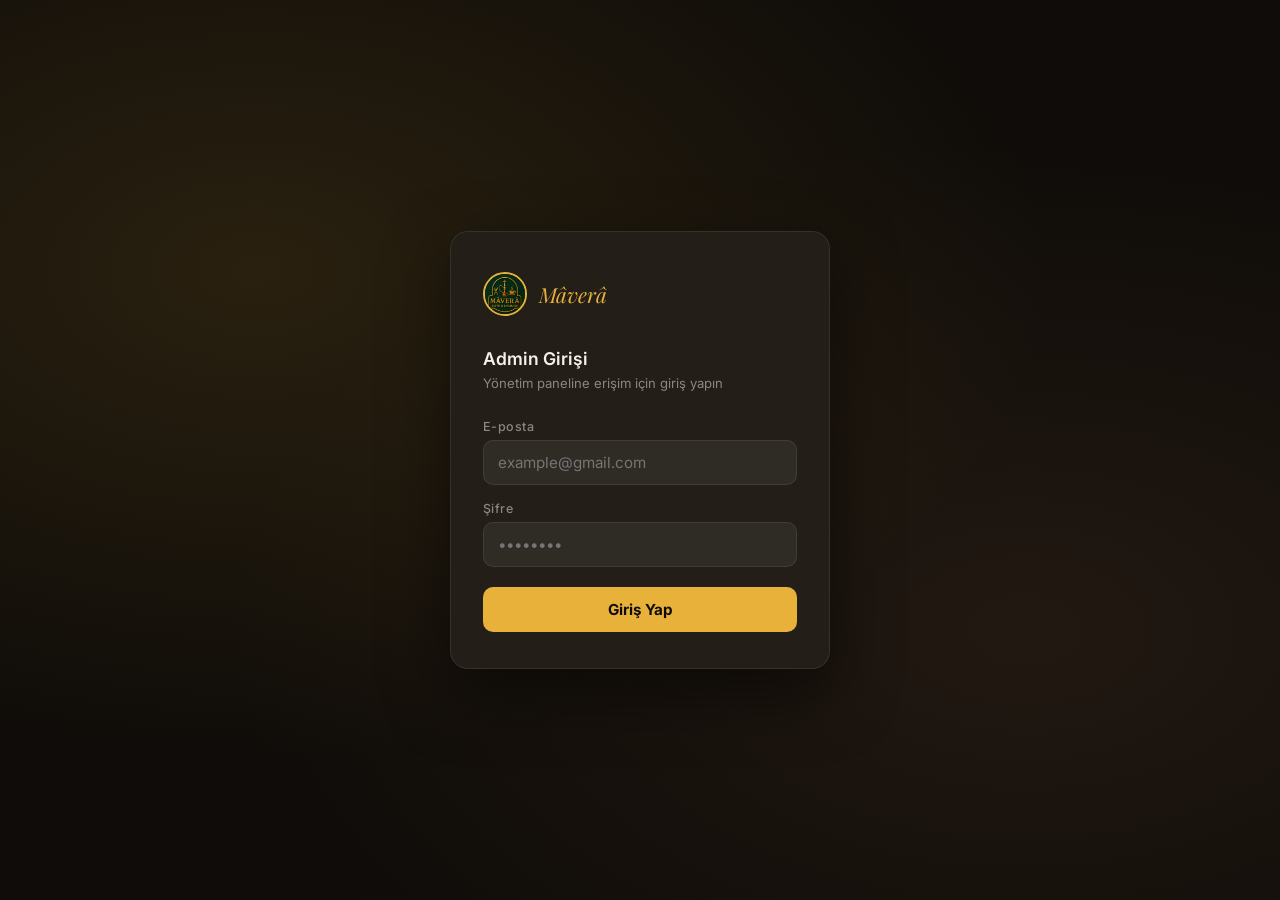
==== commit f8e670d8: "Mavera Cafe" ====
--- a/admin.html
+++ b/admin.html
@@ -1283,7 +1283,7 @@
             <form id="loginForm">
                 <div class="field">
                     <label>E-posta</label>
-                    <input type="email" id="loginEmail" placeholder="admin@mavera.com" required />
+                    <input type="email" id="loginEmail" placeholder="example@gmail.com" required />
                 </div>
                 <div class="field">
                     <label>Şifre</label>
@@ -1645,6 +1645,8 @@
                 showDashboard();
             }
         });
+        // Güvenlik Kalkanı: Yalnızca bu E-posta izinli!
+        const ADMIN_EMAIL = "admin@mavera.com";
 
         async function logout() {
             await db.auth.signOut();
@@ -1654,8 +1656,27 @@
 
         async function checkSession() {
             const { data: { session } } = await db.auth.getSession();
-            if (session) showDashboard();
-        }
+
+            // Eğer giriş yapmış ama admin maili DEĞİLSE hemen kov!
+            if (session) {
+                if (session.user.email === ADMIN_EMAIL) {
+                    showDashboard();
+                } else {
+                    alert("⚠️ Yetkisiz Erişim: Bu hesap admin yetkisine sahip değil!");
+                    logout();
+                }
+            }
+        }
+
+        // Ekstra Güvenlik: Uygulama açıkken state değişimi olursa
+        db.auth.onAuthStateChange((event, session) => {
+            if (event === 'SIGNED_IN' && session) {
+                if (session.user.email !== ADMIN_EMAIL) {
+                    alert("⚠️ Yetkisiz Erişim Tespit Edildi!");
+                    logout();
+                }
+            }
+        });
 
         function showDashboard() {
             document.getElementById('loginPage').style.display = 'none';
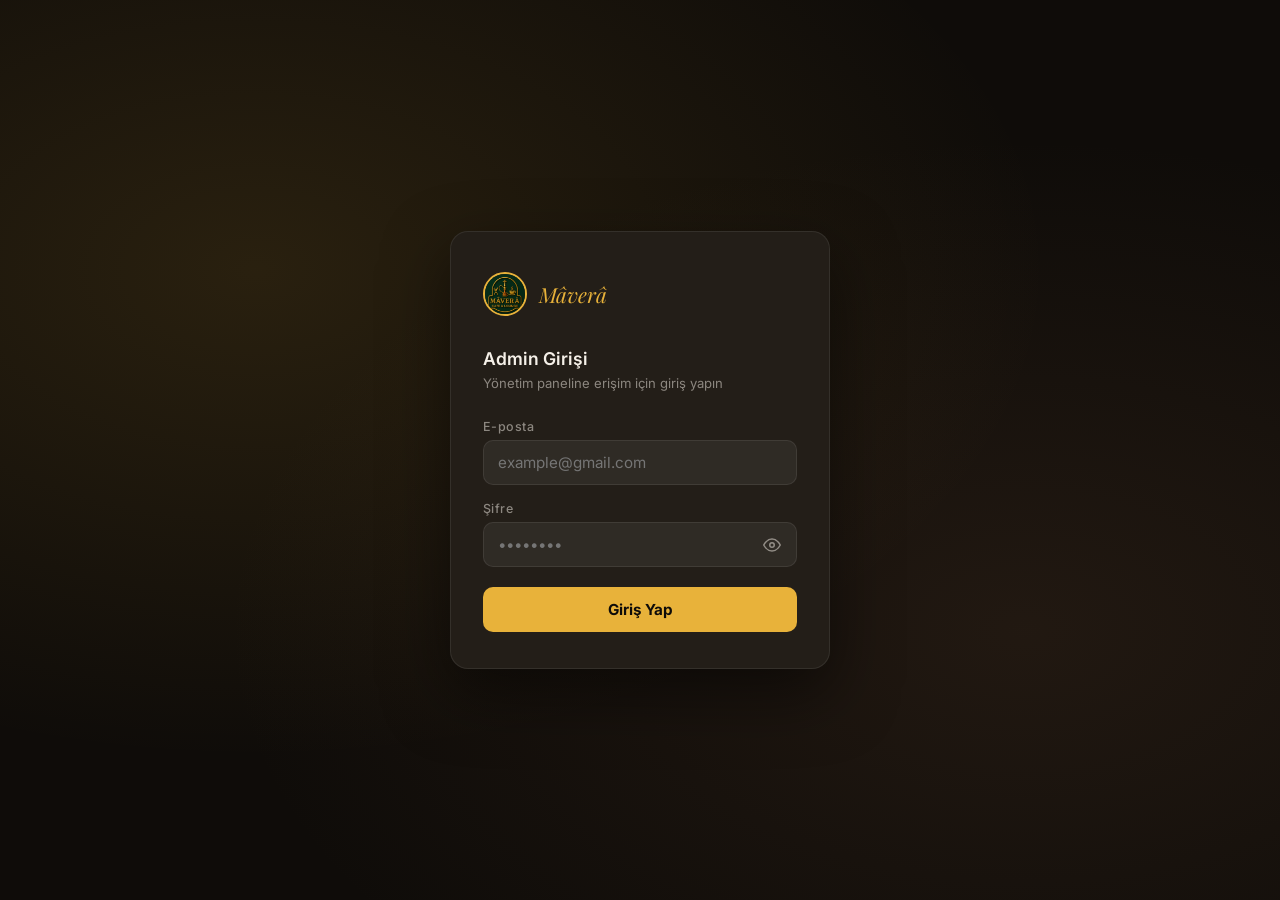
==== commit 11374590: "Mavera Cafe" ====
--- a/admin.html
+++ b/admin.html
@@ -757,8 +757,9 @@
 
         .product-card-actions {
             display: flex;
-            flex-direction: column;
+            flex-direction: row;
             gap: 6px;
+            align-items: center;
         }
 
         /* Scrollable product list wrap */
@@ -1214,16 +1215,18 @@
 
         .cat-action-group {
             display: flex;
-            gap: 8px;
+            flex-direction: row;
+            gap: 4px;
             margin-left: 12px;
+            align-items: center;
         }
 
         .cat-icon-btn {
             background: rgba(255, 255, 255, 0.05);
             border: none;
-            width: 38px;
-            height: 38px;
-            border-radius: 10px;
+            width: 32px;
+            height: 32px;
+            border-radius: 8px;
             display: flex;
             align-items: center;
             justify-content: center;
@@ -1263,6 +1266,41 @@
 
         .cat-icon-btn.del-btn:hover svg {
             stroke: #ef4444;
+        }
+
+        /* =========  PASSWORD TOGGLE ========= */
+        .pw-wrap {
+            position: relative;
+        }
+
+        .pw-wrap input {
+            width: 100%;
+            padding-right: 44px;
+        }
+
+        .pw-toggle {
+            position: absolute;
+            right: 12px;
+            top: 50%;
+            transform: translateY(-50%);
+            background: none;
+            border: none;
+            cursor: pointer;
+            padding: 4px;
+            color: var(--muted);
+            transition: color 0.2s;
+            display: flex;
+            align-items: center;
+        }
+
+        .pw-toggle:hover {
+            color: var(--white);
+        }
+
+        .pw-toggle svg {
+            width: 18px;
+            height: 18px;
+            stroke: currentColor;
         }
 
         /* Media Queries (Mobile) */
@@ -1287,7 +1325,17 @@
                 </div>
                 <div class="field">
                     <label>Şifre</label>
-                    <input type="password" id="loginPassword" placeholder="••••••••" required />
+                    <div class="pw-wrap">
+                        <input type="password" id="loginPassword" placeholder="••••••••" required />
+                        <button type="button" class="pw-toggle" onclick="togglePw()" id="pwToggleBtn" tabindex="-1"
+                            aria-label="Şifreyi göster">
+                            <svg id="pwEyeIcon" viewBox="0 0 24 24" fill="none" stroke-width="2" stroke-linecap="round"
+                                stroke-linejoin="round">
+                                <path d="M1 12s4-8 11-8 11 8 11 8-4 8-11 8-11-8-11-8z" />
+                                <circle cx="12" cy="12" r="3" />
+                            </svg>
+                        </button>
+                    </div>
                 </div>
                 <button class="btn-primary" type="submit" id="loginBtn">Giriş Yap</button>
                 <div class="login-error" id="loginError"></div>
@@ -1828,6 +1876,18 @@
         }
 
         // =====================
+        // PRODUCTS
+        // =====================
+        async function loadProducts() {
+            const { data, error } = await db.from('products').select('*').order('category_order').order('category').order('sort_order').order('name');
+            if (error) { showToast('Ürünler yüklenemedi.', 'error'); return; }
+            allProducts = data;
+            populateCategoryFilter();
+            renderTable(allProducts);
+            document.getElementById('productCount').textContent = allProducts.length + ' ürün';
+        }
+
+        // =====================
         // MANAGE CATEGORIES
         // =====================
         function openManageCatModal() {
@@ -1841,8 +1901,10 @@
 
         function renderManageCatList() {
             const wrap = document.getElementById('manageCatList');
-            const prodCats = allProducts.map(p => p.category);
-            const cats = [...new Set([...prodCats, ...customCategories])].sort().filter(c => c !== 'Diğer');
+
+            // Generate list maintaining sorted order from allProducts
+            const prodCats = Array.from(new Set(allProducts.map(p => p.category)));
+            let cats = [...new Set([...prodCats, ...customCategories])].filter(c => c !== 'Diğer');
 
             if (cats.length === 0) {
                 wrap.innerHTML = '<p style="color:var(--muted); font-size:0.85rem; text-align:center; margin: 12px 0;">Yönetilecek kategori bulunamadı.</p>';
@@ -1858,7 +1920,14 @@
                         <input type="text" value="${c}" id="catName_${b64}" readonly spellcheck="false" />
                     </div>
                     <div class="cat-action-group">
-                        <button class="cat-icon-btn edit-btn" onclick="startCategoryEdit('${b64}')" id="editBtn_${b64}" title="Düzenle">
+                        <button type="button" class="cat-icon-btn edit-btn" onclick="moveCategory('${b64}', 'up')" title="Yukarı Taşı">
+                            <svg viewBox="0 0 24 24" fill="none" stroke-width="2.5" stroke-linecap="round" stroke-linejoin="round"><path d="M18 15l-6-6-6 6"/></svg>
+                        </button>
+                        <button type="button" class="cat-icon-btn edit-btn" onclick="moveCategory('${b64}', 'down')" title="Aşağı Taşı">
+                            <svg viewBox="0 0 24 24" fill="none" stroke-width="2.5" stroke-linecap="round" stroke-linejoin="round"><path d="M6 9l6 6 6-6"/></svg>
+                        </button>
+                        <div style="width: 1px; height: 16px; background: rgba(255,255,255,0.1); margin: 0 4px;"></div>
+                        <button type="button" class="cat-icon-btn edit-btn" onclick="startCategoryEdit('${b64}')" id="editBtn_${b64}" title="Düzenle">
                             <svg viewBox="0 0 24 24" fill="none" stroke-width="2" stroke-linecap="round" stroke-linejoin="round"><path d="M12 20h9"></path><path d="M16.5 3.5a2.121 2.121 0 0 1 3 3L7 19l-4 1 1-4 12.5-12.5z"></path></svg>
                         </button>
                         <button class="cat-icon-btn save-btn" onclick="renameCategory('${safeName}', '${b64}')" style="display:none;" id="saveBtn_${b64}" title="Onayla">
@@ -1916,6 +1985,50 @@
             });
         }
 
+        function moveCategory(b64, direction) {
+            let catName;
+            try { catName = decodeURIComponent(atob(b64)); } catch (err) { return; }
+
+            const prodCats = Array.from(new Set(allProducts.map(p => p.category)));
+            let cats = [...new Set([...prodCats, ...customCategories])].filter(c => c !== 'Diğer');
+
+            const catIndex = cats.indexOf(catName);
+            if (catIndex === -1) return;
+
+            if (direction === 'up' && catIndex === 0) return;
+            if (direction === 'down' && catIndex === cats.length - 1) return;
+
+            const targetIndex = direction === 'up' ? catIndex - 1 : catIndex + 1;
+
+            // Yerdeğiştir
+            const temp = cats[catIndex];
+            cats[catIndex] = cats[targetIndex];
+            cats[targetIndex] = temp;
+
+            // Tüm ürünlere yeni category_order indexini işle
+            cats.forEach((c, idx) => {
+                allProducts.filter(p => p.category === c).forEach(p => p.category_order = idx);
+            });
+
+            // Local memory'i sırala (Gecikmesiz UI için)
+            allProducts.sort((a, b) => {
+                const ca = a.category_order || 0;
+                const cb = b.category_order || 0;
+                if (ca !== cb) return ca - cb;
+                if (a.category !== b.category) return a.category.localeCompare(b.category);
+                return (a.sort_order || 0) - (b.sort_order || 0) || a.name.localeCompare(b.name);
+            });
+
+            // Arka planda DB güncelle
+            const promises = cats.map((c, idx) => db.from('products').update({ category_order: idx }).eq('category', c));
+            Promise.all(promises).catch(console.error);
+
+            // Eğer "Tümü" seçiliyse ana listeyi de yenile, ya da direk yenile
+            filterTable();
+            renderManageCatList(); // kendisini de yenile
+
+            showToast('Kategori sıralandı ✓', 'success');
+        }
 
         function filterTable() {
             const q = document.getElementById('searchInput').value.toLowerCase().trim();
@@ -1928,6 +2041,8 @@
             renderTable(filtered);
         }
 
+
+
         function renderTable(products) {
             const wrap = document.getElementById('tableWrap');
             if (!products.length) {
@@ -1942,7 +2057,8 @@
                 return acc;
             }, {});
 
-            const categories = Object.keys(grouped).sort();
+            // JS obje anahtarları insertion-order korur. products zaten sıralıdır. Kategoriyi aynen alabiliriz.
+            let categories = Object.keys(grouped);
 
             wrap.innerHTML = `
     <div class="product-list">
@@ -1966,6 +2082,13 @@
                 <div class="product-card-price">₺${p.price}</div>
               </div>
               <div class="product-card-actions">
+                <button class="btn-icon btn-edit" title="Yukarı Taşı" onclick="moveProduct(${p.id}, 'up')">
+                  <svg viewBox="0 0 24 24" fill="none" stroke-width="2.5" stroke-linecap="round" stroke-linejoin="round"><path d="M18 15l-6-6-6 6"/></svg>
+                </button>
+                <button class="btn-icon btn-edit" title="Aşağı Taşı" onclick="moveProduct(${p.id}, 'down')">
+                  <svg viewBox="0 0 24 24" fill="none" stroke-width="2.5" stroke-linecap="round" stroke-linejoin="round"><path d="M6 9l6 6 6-6"/></svg>
+                </button>
+                <div style="width: 1px; height: 16px; background: rgba(255,255,255,0.1); margin: 0 4px;"></div>
                 <button class="btn-icon btn-edit" title="Düzenle" onclick="openEditModal(${p.id})">
                   <svg viewBox="0 0 24 24" fill="none" stroke-width="2" stroke-linecap="round" stroke-linejoin="round"><path d="M11 4H4a2 2 0 0 0-2 2v14a2 2 0 0 0 2 2h14a2 2 0 0 0 2-2v-7"/><path d="M18.5 2.5a2.121 2.121 0 0 1 3 3L12 15l-4 1 1-4 9.5-9.5z"/></svg>
                 </button>
@@ -1979,6 +2102,57 @@
       `).join('')}
     </div>
   `;
+        }
+
+        async function moveProduct(id, direction) {
+            const pIndex = allProducts.findIndex(p => p.id === id);
+            if (pIndex === -1) return;
+            const p = allProducts[pIndex];
+
+            const catProducts = allProducts.filter(x => x.category === p.category);
+            const catIndex = catProducts.findIndex(x => x.id === id);
+
+            if (direction === 'up' && catIndex === 0) return;
+            if (direction === 'down' && catIndex === catProducts.length - 1) return;
+
+            const targetIndex = direction === 'up' ? catIndex - 1 : catIndex + 1;
+            const pTarget = catProducts[targetIndex];
+
+            let so1 = p.sort_order || 0;
+            let so2 = pTarget.sort_order || 0;
+
+            // 1) Optimizasyon (Anında UI Güncellemesi - Optimistic Update)
+            if (so1 === so2) {
+                catProducts.forEach((x, i) => x.sort_order = i + 1);
+                if (direction === 'up') {
+                    catProducts[catIndex].sort_order = catIndex;
+                    catProducts[targetIndex].sort_order = catIndex + 1;
+                } else {
+                    catProducts[catIndex].sort_order = catIndex + 2;
+                    catProducts[targetIndex].sort_order = catIndex + 1;
+                }
+            } else {
+                p.sort_order = so2;
+                pTarget.sort_order = so1;
+            }
+
+            // Local listeyi yeni sort_order değerlerine göre sıralayıp hemen ekrana bas (Gecikme 0ms)
+            allProducts.sort((a, b) => {
+                if (a.category !== b.category) return a.category.localeCompare(b.category);
+                return (a.sort_order || 0) - (b.sort_order || 0) || a.name.localeCompare(b.name);
+            });
+            filterTable(); // anında değişiklik görünür
+
+            // 2) Arka planda DB'yi güncelle
+            if (so1 === so2) {
+                const promises = catProducts.map(x => db.from('products').update({ sort_order: x.sort_order }).eq('id', x.id));
+                Promise.all(promises).catch(err => console.error(err));
+            } else {
+                Promise.all([
+                    db.from('products').update({ sort_order: p.sort_order }).eq('id', p.id),
+                    db.from('products').update({ sort_order: pTarget.sort_order }).eq('id', pTarget.id)
+                ]).catch(err => console.error(err));
+            }
         }
 
         // =====================
@@ -2151,6 +2325,21 @@
         }
 
         // =====================
+        // AUTH UI
+        // =====================
+        function togglePw() {
+            const input = document.getElementById('loginPassword');
+            const icon = document.getElementById('pwEyeIcon');
+            if (input.type === 'password') {
+                input.type = 'text';
+                icon.innerHTML = '<path d="M17.94 17.94A10.07 10.07 0 0 1 12 20c-7 0-11-8-11-8a18.45 18.45 0 0 1 5.06-5.94M9.9 4.24A9.12 9.12 0 0 1 12 4c7 0 11 8 11 8a18.5 18.5 0 0 1-2.16 3.19m-6.72-1.07a3 3 0 1 1-4.24-4.24"/><line x1="1" y1="1" x2="23" y2="23"/>';
+            } else {
+                input.type = 'password';
+                icon.innerHTML = '<path d="M1 12s4-8 11-8 11 8 11 8-4 8-11 8-11-8-11-8z"/><circle cx="12" cy="12" r="3"/>';
+            }
+        }
+
+        // =====================
         // INIT
         // =====================
         checkSession();
